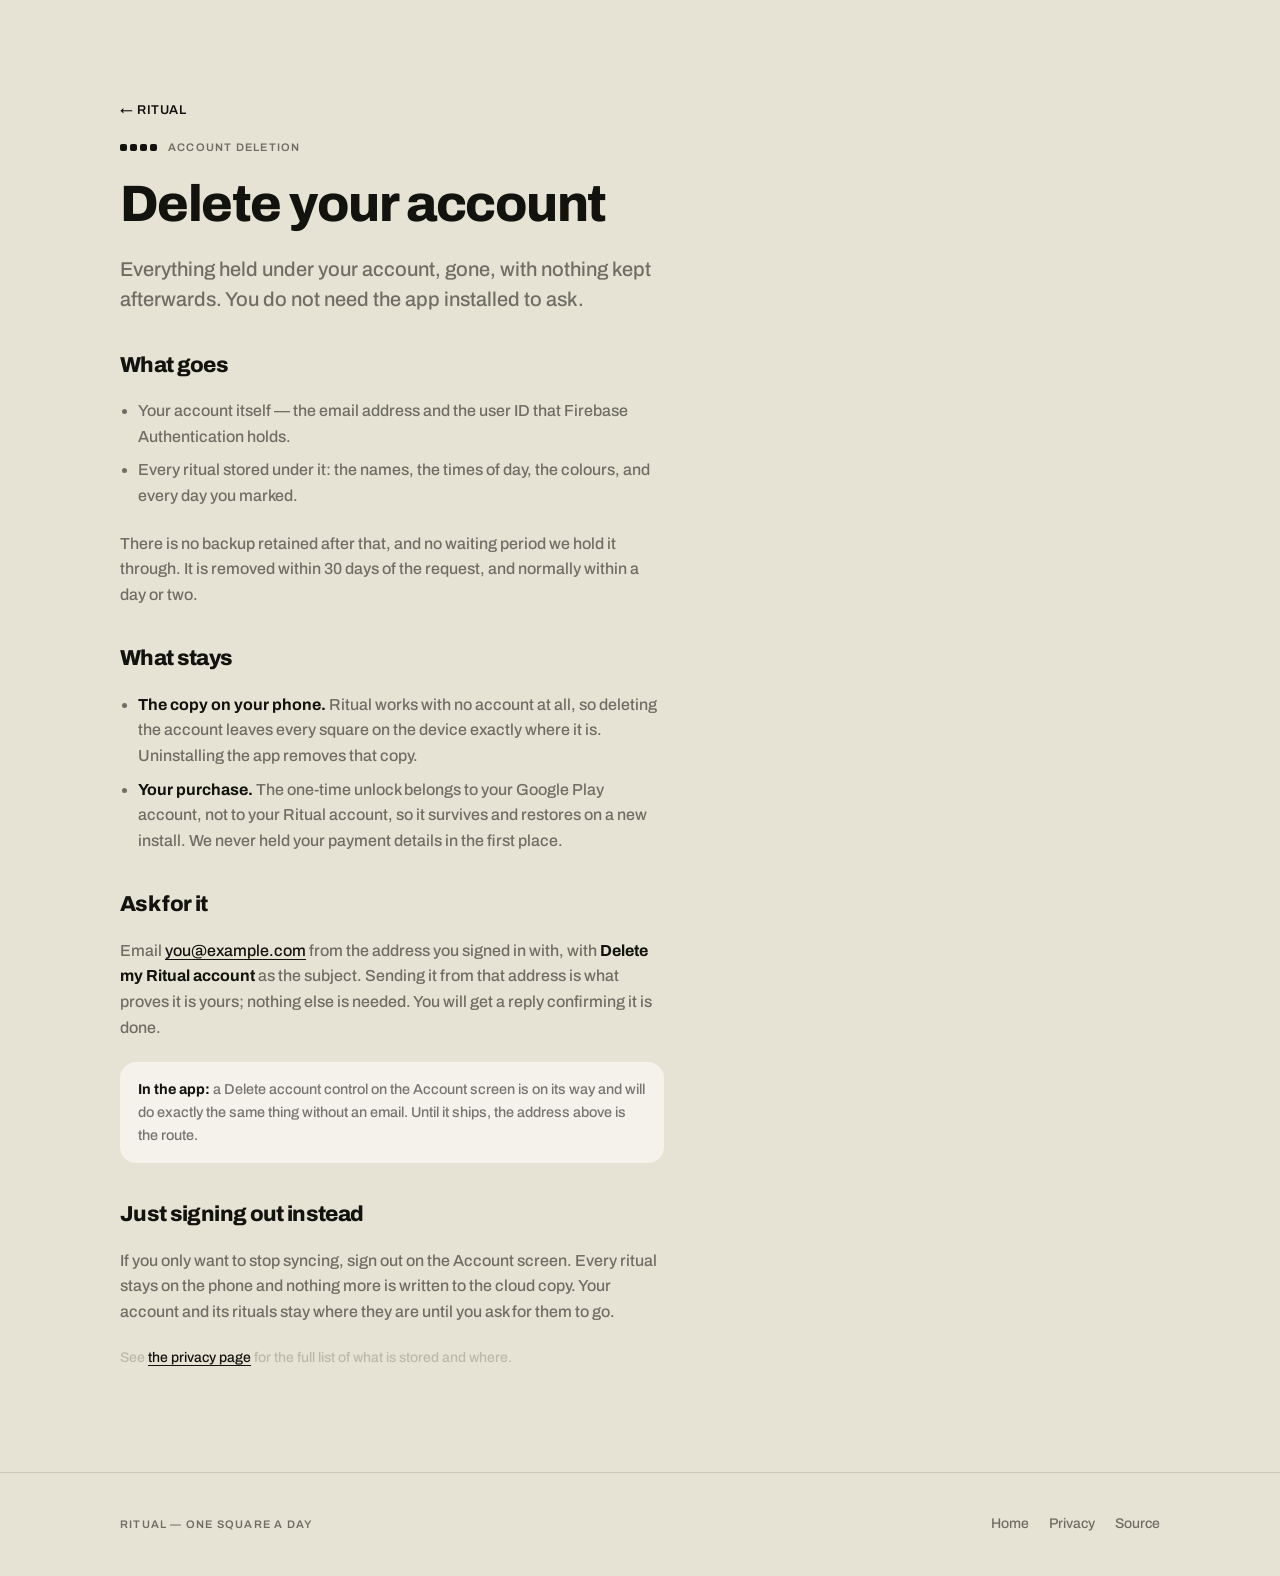
==== docs/delete-account/index.html @ 5253587b "A website, and the two Play pages that come with it docs/ is a static site: a landing page, a privac" ====
<!doctype html>
<html lang="en">
<head>
<meta charset="utf-8">
<meta name="viewport" content="width=device-width, initial-scale=1">
<title>Delete your account — Ritual</title>
<meta name="description" content="How to delete your Ritual account and everything stored under it.">
<meta name="theme-color" content="#E7E3D4" media="(prefers-color-scheme: light)">
<meta name="theme-color" content="#16150F" media="(prefers-color-scheme: dark)">
<link rel="icon" href="../assets/favicon.svg" type="image/svg+xml">
<link rel="preconnect" href="https://fonts.gstatic.com" crossorigin>
<link rel="stylesheet" href="https://fonts.googleapis.com/css2?family=Archivo:wght@500;600;800&display=swap">
<link rel="stylesheet" href="../assets/site.css">
</head>
<body>

<div class="wrap">
  <section>
    <div class="prose">
      <a class="backlink" href="../">← Ritual</a>

      <div class="eyebrow" style="margin:0">
        <span class="mark" aria-hidden="true"><i class="on"></i><i class="on"></i><i class="on"></i><i class="on"></i></span>
        <p class="caps">Account deletion</p>
      </div>

      <h1 style="font-size:clamp(2.2rem,6vw,3.2rem)">Delete your account</h1>

      <p class="lede">
        Everything held under your account, gone, with nothing kept
        afterwards. You do not need the app installed to ask.
      </p>

      <h2>What goes</h2>
      <ul>
        <li>Your account itself — the email address and the user ID that
          Firebase Authentication holds.</li>
        <li>Every ritual stored under it: the names, the times of day, the
          colours, and every day you marked.</li>
      </ul>
      <p class="soft">
        There is no backup retained after that, and no waiting period we hold
        it through. It is removed within 30 days of the request, and normally
        within a day or two.
      </p>

      <h2>What stays</h2>
      <ul>
        <li><b>The copy on your phone.</b> Ritual works with no account at
          all, so deleting the account leaves every square on the device
          exactly where it is. Uninstalling the app removes that copy.</li>
        <li><b>Your purchase.</b> The one-time unlock belongs to your Google
          Play account, not to your Ritual account, so it survives and
          restores on a new install. We never held your payment details in
          the first place.</li>
      </ul>

      <h2>Ask for it</h2>
      <p class="soft">
        Email <a href="mailto:you@example.com?subject=Delete%20my%20Ritual%20account">you@example.com</a>
        from the address you signed in with, with <b>Delete my Ritual
        account</b> as the subject. Sending it from that address is what
        proves it is yours; nothing else is needed. You will get a reply
        confirming it is done.
      </p>

      <div class="note">
        <b>In the app:</b> a Delete account control on the Account screen is
        on its way and will do exactly the same thing without an email. Until
        it ships, the address above is the route.
      </div>

      <h2>Just signing out instead</h2>
      <p class="soft">
        If you only want to stop syncing, sign out on the Account screen.
        Every ritual stays on the phone and nothing more is written to the
        cloud copy. Your account and its rituals stay where they are until
        you ask for them to go.
      </p>

      <p class="small faint">
        See <a href="../privacy/">the privacy page</a> for the full list of
        what is stored and where.
      </p>
    </div>
  </section>
</div>

<footer>
  <div class="wrap foot">
    <p class="caps">Ritual — one square a day</p>
    <nav>
      <a href="../">Home</a>
      <a href="../privacy/">Privacy</a>
      <a href="https://github.com/ayan-pathak/ritual-habit-widget">Source</a>
    </nav>
  </div>
</footer>

</body>
</html>
---- docs/assets/site.css ----
/* Ritual on the web.
 *
 * The app's design system, extended to a page. Flat, warm, high-contrast; no
 * gradients, no glow, no shadow. The tokens below are Palette.kt and Theme.kt
 * and nothing else, and they follow the app's one rule about the dark theme:
 * only the chrome flips. A ritual card is a printed object and it is the same
 * object on a dark table as on a light one, so the canvases keep their fixed
 * palette while the page around them changes. */

:root {
  --page:    #E7E3D4;
  --surface: #F4F2EA;
  --ink:     #12120F;
  --on-ink:  #F4F2EA;
  --ink-soft:  rgba(18, 18, 15, .56);
  --ink-faint: rgba(18, 18, 15, .20);
  --rule:      rgba(18, 18, 15, .13);

  /* Fixed both ways round: these are the brand, not the surface. */
  --lime:   #C9F73F;
  --red:    #E5331C;
  --butter: #EDE55C;
  --orange: #F26A1B;
  --on-lime: #12120F;

  --gutter: 20px;
  --measure: 34rem;
}

@media (prefers-color-scheme: dark) {
  :root:not([data-theme="light"]) {
    --page:    #16150F;
    --surface: #232117;
    --ink:     #EDE9DA;
    --on-ink:  #16150F;
    --ink-soft:  rgba(237, 233, 218, .56);
    --ink-faint: rgba(237, 233, 218, .20);
    --rule:      rgba(237, 233, 218, .14);
  }
}

:root[data-theme="dark"] {
  --page:    #16150F;
  --surface: #232117;
  --ink:     #EDE9DA;
  --on-ink:  #16150F;
  --ink-soft:  rgba(237, 233, 218, .56);
  --ink-faint: rgba(237, 233, 218, .20);
  --rule:      rgba(237, 233, 218, .14);
}

* { box-sizing: border-box; }

html { -webkit-text-size-adjust: 100%; }

body {
  margin: 0;
  background: var(--page);
  color: var(--ink);
  font: 500 16px/1.6 Archivo, system-ui, -apple-system, sans-serif;
  -webkit-font-smoothing: antialiased;
  text-rendering: optimizeLegibility;
}

.wrap {
  width: 100%;
  max-width: 1080px;
  margin: 0 auto;
  padding-left: var(--gutter);
  padding-right: var(--gutter);
}

/* ── Type ──────────────────────────────────────────────────────────────
   Headings are ExtraBold set tight, exactly as they are in the app. */
h1, h2, h3 {
  font-weight: 800;
  letter-spacing: -0.03em;
  line-height: 1.04;
  text-wrap: balance;
  margin: 0;
}
h1 { font-size: clamp(2.6rem, 8vw, 4.6rem); }
h2 { font-size: clamp(1.9rem, 5vw, 2.9rem); }
h3 { font-size: 1.1rem; letter-spacing: -0.02em; }

p { margin: 0; max-width: var(--measure); }
.lede { font-size: clamp(1.05rem, 2.4vw, 1.25rem); color: var(--ink-soft); line-height: 1.5; }
.soft { color: var(--ink-soft); }
.faint { color: var(--ink-faint); }
.small { font-size: .875rem; line-height: 1.55; }

.caps {
  font-weight: 600;
  font-size: .688rem;
  letter-spacing: .11em;
  text-transform: uppercase;
  color: var(--ink-soft);
  margin: 0;
}

a { color: inherit; }
a:focus-visible, button:focus-visible, canvas:focus-visible {
  outline: 2px solid var(--ink);
  outline-offset: 3px;
  border-radius: 4px;
}

/* ── The mark ──────────────────────────────────────────────────────────
   A row of squares standing in for the eyebrow, because the grid is the
   product's whole visual language and a number would say less. */
.mark { display: flex; gap: 3px; align-items: center; }
.mark i {
  width: 7px; height: 7px; border-radius: 2px;
  background: var(--ink-faint); display: block;
}
.mark i.on { background: var(--ink); }

.eyebrow { display: flex; align-items: center; gap: 11px; margin-bottom: 14px; }

/* ── Sections ──────────────────────────────────────────────────────────── */
section { padding-block: clamp(56px, 9vw, 104px); }
section + section { border-top: 1px solid var(--rule); }

.stack { display: flex; flex-direction: column; gap: 18px; }
.split {
  display: grid;
  grid-template-columns: minmax(0, 1fr) minmax(0, 1fr);
  gap: clamp(32px, 6vw, 72px);
  align-items: center;
}
@media (max-width: 760px) { .split { grid-template-columns: minmax(0, 1fr); } }

/* ── Controls ──────────────────────────────────────────────────────────
   The primary control is a solid ink pill. Nothing else on the page is
   this loud, which is the rule the app follows too. */
.pill {
  display: inline-flex; align-items: center; justify-content: center; gap: 10px;
  min-height: 56px; padding: 0 28px;
  border: 0; border-radius: 999px; cursor: pointer;
  background: var(--ink); color: var(--on-ink);
  font: 800 .95rem/1 Archivo, system-ui, sans-serif;
  letter-spacing: -0.01em; text-decoration: none;
  transition: transform .12s ease;
}
.pill:active { transform: translateY(1px); }
.pill.ghost {
  background: transparent; color: var(--ink);
  box-shadow: inset 0 0 0 2px var(--ink);
}
.pills { display: flex; flex-wrap: wrap; gap: 12px; align-items: center; }

.chip {
  display: inline-flex; align-items: center; gap: 8px;
  padding: 7px 13px 7px 10px; border-radius: 999px;
  box-shadow: inset 0 0 0 1px var(--rule);
  font: 600 .75rem/1 Archivo, system-ui, sans-serif;
  color: var(--ink-soft); letter-spacing: .02em;
}
.chip b { color: var(--ink); font-weight: 800; }

/* ── Surfaces ──────────────────────────────────────────────────────────── */
.panel {
  background: var(--surface);
  border-radius: 24px;
  padding: clamp(20px, 3vw, 28px);
}
.hero-card { background: var(--lime); border-radius: 28px; padding: 26px 22px; }

/* Canvases carry their own fixed palette; they must never stretch. */
canvas { display: block; max-width: 100%; }

.card-live { width: 100%; cursor: pointer; border-radius: 24px; }

/* ── The phone, for the widget ─────────────────────────────────────────── */
.phone {
  width: 100%; max-width: 393px;
  background: #3A382F;
  border-radius: 30px 30px 6px 6px;
  padding: 0 16px 0;
  overflow: hidden;
  display: flex; flex-direction: column;
}
.phone > * { flex: none; }
.phone .bar {
  display: flex; align-items: center; justify-content: space-between;
  padding: 12px 6px 0;
  font: 600 12px/1 Archivo, system-ui, sans-serif; color: #F2EFE3;
}
.phone .bars { display: flex; gap: 3px; align-items: flex-end; height: 11px; }
.phone .bars i { width: 4px; border-radius: 1.4px; background: #F2EFE3; display: block; }
.icons { display: flex; justify-content: space-between; }
.icons i {
  display: block; width: 56px; height: 56px; flex: none;
  border-radius: 15px; background: rgba(242, 239, 227, .13);
}

/* ── The story, in a stories frame ─────────────────────────────────────── */
.story {
  position: relative; overflow: hidden; border-radius: 20px;
  width: 100%; max-width: 300px;
  /* The story is cream and so is the page: without a real edge the
     frame is simply not there and the safe area reads as a gap. */
  box-shadow: inset 0 0 0 1.5px var(--ink-faint);
}
.story .chrome {
  position: absolute; left: 0; right: 0;
  background: rgba(0, 0, 0, .24);
  padding: 11px 12px;
  display: flex; flex-direction: column; gap: 12px;
}
.story .chrome.top { top: 0; }
.story .chrome.bottom { bottom: 0; flex-direction: row; align-items: center; gap: 12px; }
.story .segs { display: flex; gap: 3px; }
.story .segs i { flex: 1; height: 2.5px; border-radius: 999px; background: rgba(255,255,255,.35); display: block; }
.story .segs i.on { background: #fff; }
.story .who { display: flex; align-items: center; gap: 9px; }
.story .av { width: 26px; height: 26px; border-radius: 999px; background: rgba(255,255,255,.6); }
.story .name { font: 600 11px/1 Archivo, system-ui, sans-serif; color: #fff; }
.story .when { font: 600 11px/1 Archivo, system-ui, sans-serif; color: rgba(255,255,255,.6); }
.story .reply {
  flex: 1; height: 34px; border-radius: 999px; display: flex; align-items: center;
  padding: 0 14px; box-shadow: inset 0 0 0 1.5px rgba(255,255,255,.6);
  font: 600 11px/1 Archivo, system-ui, sans-serif; color: rgba(255,255,255,.6);
}

/* ── Swatches ──────────────────────────────────────────────────────────── */
.swatches { display: flex; gap: 10px; }
.swatches button {
  flex: 1; height: 52px; border: 0; border-radius: 15px; cursor: pointer;
  padding: 0; transition: transform .12s ease;
}
.swatches button[aria-pressed="true"] { box-shadow: inset 0 0 0 2.5px var(--on-lime); }
.swatches button:active { transform: scale(.97); }

/* ── Price ─────────────────────────────────────────────────────────────── */
.ledger { display: grid; gap: 1px; background: var(--rule); border-radius: 18px; overflow: hidden; }
.ledger div {
  background: var(--surface); padding: 18px 20px;
  display: flex; justify-content: space-between; align-items: baseline; gap: 16px;
}
.ledger b { font-weight: 800; letter-spacing: -0.02em; }

/* ── Footer ────────────────────────────────────────────────────────────── */
footer { border-top: 1px solid var(--rule); padding-block: 40px; }
.foot {
  display: flex; flex-wrap: wrap; gap: 14px 28px;
  align-items: baseline; justify-content: space-between;
}
.foot nav { display: flex; flex-wrap: wrap; gap: 20px; }
.foot a { color: var(--ink-soft); text-decoration: none; font-size: .875rem; }
.foot a:hover { color: var(--ink); text-decoration: underline; }

/* ── Prose pages ───────────────────────────────────────────────────────── */
.prose { max-width: var(--measure); display: flex; flex-direction: column; gap: 22px; }
.prose h2 { font-size: 1.35rem; margin-top: 18px; }
.prose ul { margin: 0; padding-left: 1.1rem; display: flex; flex-direction: column; gap: 8px; }
.prose li { color: var(--ink-soft); }
.prose li b, .prose p b { color: var(--ink); font-weight: 700; }
.prose a { color: var(--ink); text-underline-offset: 3px; }
.backlink {
  display: inline-flex; align-items: center; gap: 8px;
  font: 600 .8rem/1 Archivo, system-ui, sans-serif;
  color: var(--ink-soft); text-decoration: none;
  letter-spacing: .04em; text-transform: uppercase;
}
.backlink:hover { color: var(--ink); }

.note {
  background: var(--surface); border-radius: 16px; padding: 16px 18px;
  font-size: .9rem; color: var(--ink-soft); max-width: var(--measure);
}
.note b { color: var(--ink); }

@media (prefers-reduced-motion: reduce) {
  * { animation: none !important; transition: none !important; }
}
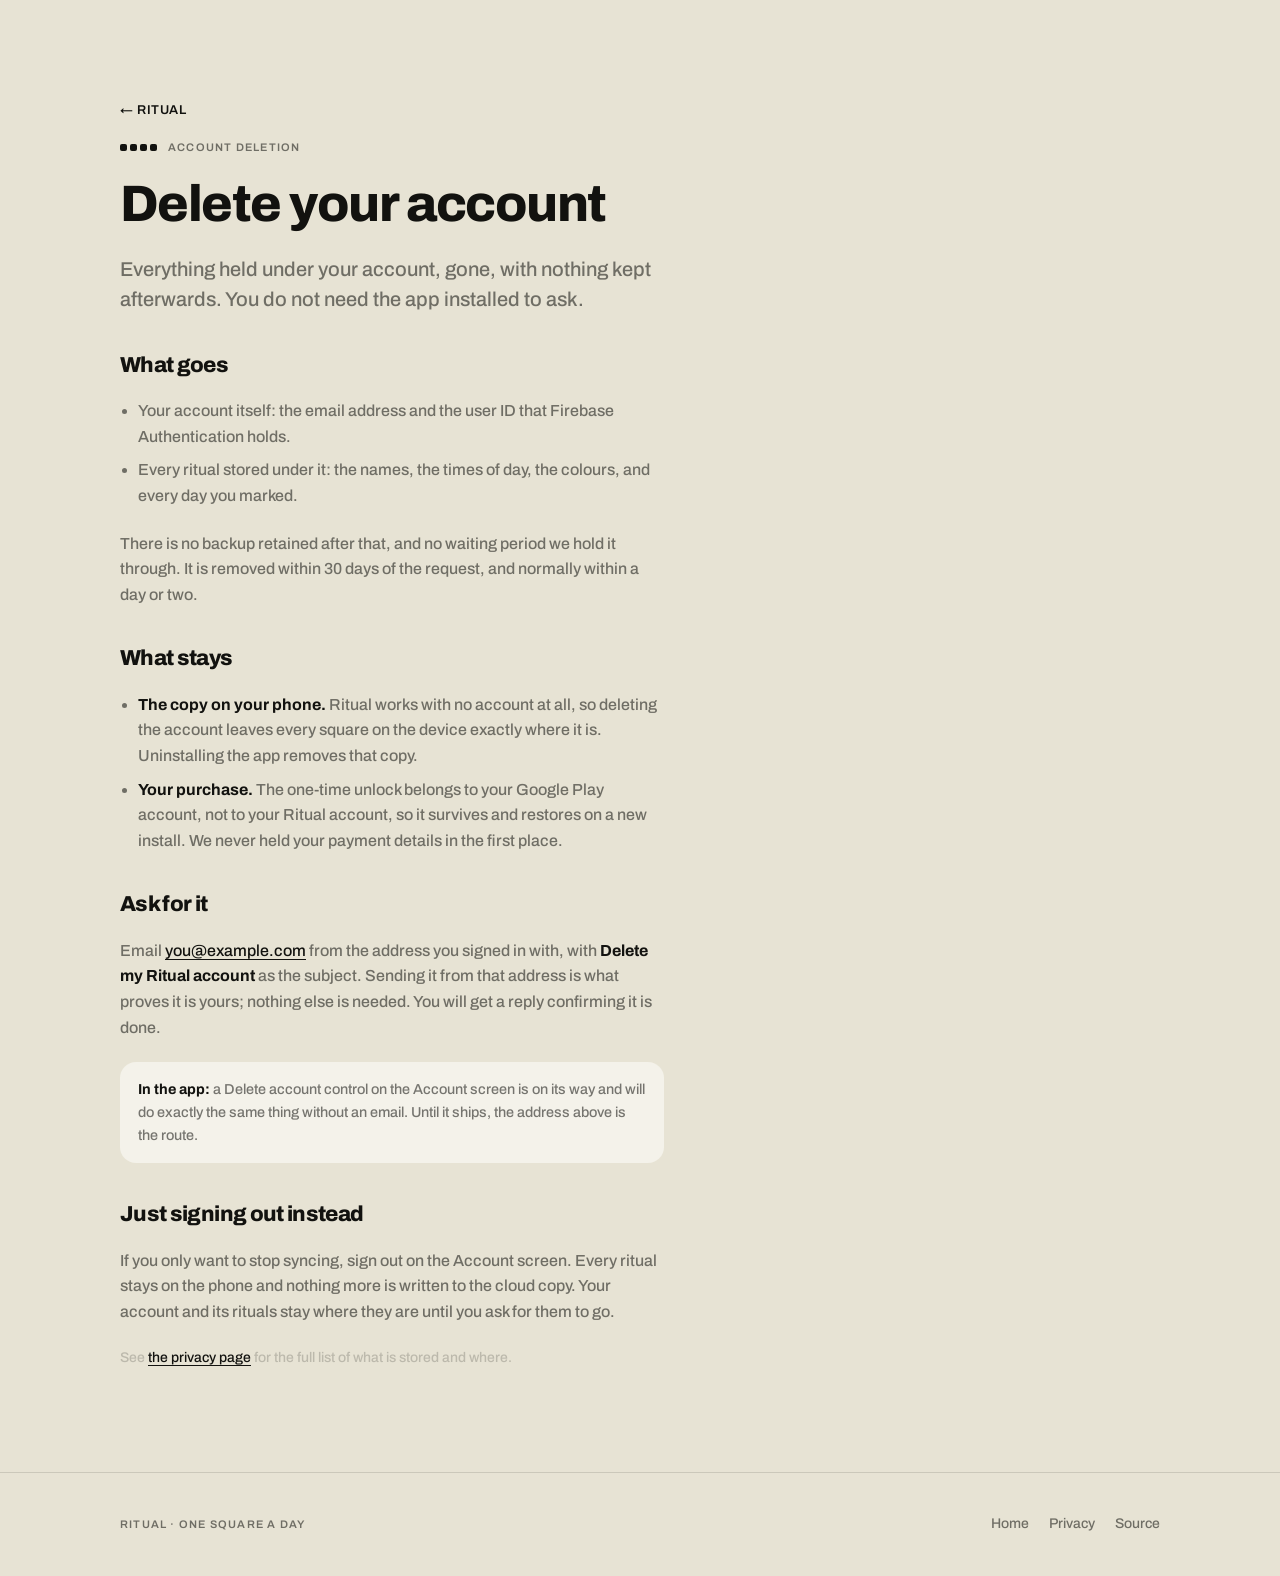
==== commit c5de38e0: "Dress the new sections, and stop the page claiming what the app does not do The rewritten page shipp" ====
--- a/docs/delete-account/index.html
+++ b/docs/delete-account/index.html
@@ -3,7 +3,7 @@
 <head>
 <meta charset="utf-8">
 <meta name="viewport" content="width=device-width, initial-scale=1">
-<title>Delete your account — Ritual</title>
+<title>Delete your account · Ritual</title>
 <meta name="description" content="How to delete your Ritual account and everything stored under it.">
 <meta name="theme-color" content="#E7E3D4" media="(prefers-color-scheme: light)">
 <meta name="theme-color" content="#16150F" media="(prefers-color-scheme: dark)">
@@ -33,7 +33,7 @@
 
       <h2>What goes</h2>
       <ul>
-        <li>Your account itself — the email address and the user ID that
+        <li>Your account itself: the email address and the user ID that
           Firebase Authentication holds.</li>
         <li>Every ritual stored under it: the names, the times of day, the
           colours, and every day you marked.</li>
@@ -88,7 +88,7 @@
 
 <footer>
   <div class="wrap foot">
-    <p class="caps">Ritual — one square a day</p>
+    <p class="caps">Ritual · one square a day</p>
     <nav>
       <a href="../">Home</a>
       <a href="../privacy/">Privacy</a>
--- a/docs/assets/site.css
+++ b/docs/assets/site.css
@@ -274,3 +274,204 @@
 @media (prefers-reduced-motion: reduce) {
   * { animation: none !important; transition: none !important; }
 }
+
+/* ══ The sales page ══════════════════════════════════════════════════════
+   The hero is a full-bleed Lime slab with Mochi standing on it, which is the
+   same arrangement the app's own welcome card uses, at poster size. Lime is
+   fixed in both themes, so everything printed on it takes the ink that
+   colour was chosen against rather than the page's. */
+
+.hero {
+  background: var(--lime);
+  color: var(--on-lime);
+  padding-block: clamp(28px, 5vw, 44px) clamp(40px, 6vw, 64px);
+}
+.hero-inner {
+  display: flex; flex-direction: column; align-items: center; text-align: center;
+  gap: 0;
+}
+.hero .caps, .on-lime-soft { color: rgba(18, 18, 15, .62); }
+
+/* He stands on the type the way he stands on every surface in the app: on an
+   edge, cropped by it, never floating in the middle of a box. */
+.hero-cat {
+  height: clamp(170px, 30vw, 280px);
+  margin-top: clamp(14px, 3vw, 26px);
+  display: flex; align-items: flex-end; justify-content: center;
+}
+.hero-cat canvas, .mochi-slab canvas, .stage-cat canvas, .closer-cat canvas {
+  height: 100%; display: block; cursor: pointer;
+}
+.hero-cat canvas { border-radius: 8px; }
+
+.hero h1 {
+  color: var(--on-lime);
+  font-size: clamp(2.7rem, 9vw, 5.4rem);
+  margin-top: clamp(10px, 2vw, 18px);
+}
+.hero-lede {
+  color: rgba(18, 18, 15, .74);
+  font-size: clamp(1.05rem, 2.6vw, 1.35rem);
+  line-height: 1.45;
+  max-width: 30rem;
+  margin-top: 14px;
+}
+.hero-pills { justify-content: center; margin-top: clamp(20px, 3vw, 30px); }
+.hero-note {
+  color: rgba(18, 18, 15, .5);
+  font-size: .8rem; margin-top: 14px;
+  min-height: 1.2em;
+}
+
+.pill.on-lime { background: var(--on-lime); color: var(--lime); }
+.pill.outline-lime {
+  background: transparent; color: var(--on-lime);
+  box-shadow: inset 0 0 0 2px var(--on-lime);
+}
+
+/* ── Reversed splits keep the picture first on a phone ─────────────────── */
+@media (max-width: 760px) {
+  .split.reverse > *:first-child { order: 2; }
+  .split.reverse > *:last-child { order: 1; }
+}
+
+/* ── The card you can mark, with a cat leaning on it ───────────────────── */
+.stage { position: relative; padding-bottom: 54px; }
+.stage-cat {
+  position: absolute; left: 14px; bottom: 0;
+  height: 132px;
+  display: flex; align-items: flex-end;
+  pointer-events: none;
+}
+.stage-cat canvas { cursor: default; }
+/* The card gets narrow before it gets short, so a cat sized for the wide
+   layout climbs over the tally. Let him lean on the edge instead. */
+@media (max-width: 620px) {
+  .stage { padding-bottom: 74px; }
+  .stage-cat { height: 106px; left: 8px; }
+}
+
+/* A pill in a stack is a control, not a banner. */
+.stack > .pill { align-self: flex-start; }
+
+/* ── Mochi's own slab ──────────────────────────────────────────────────── */
+.mochi-slab {
+  background: var(--lime);
+  border-radius: 28px;
+  height: clamp(230px, 34vw, 330px);
+  display: flex; align-items: flex-end; justify-content: center;
+  overflow: hidden;
+}
+
+/* ── The year you can drag ─────────────────────────────────────────────── */
+.year-panel {
+  margin-top: clamp(26px, 4vw, 40px);
+  background: var(--surface);
+  border-radius: 26px;
+  padding: clamp(20px, 3vw, 30px);
+  display: flex; flex-direction: column; gap: 22px;
+}
+.tally { display: flex; flex-wrap: wrap; gap: 14px 44px; }
+.figure {
+  font-weight: 800; letter-spacing: -0.04em;
+  font-size: clamp(2.2rem, 6vw, 3.2rem); line-height: 1;
+  font-variant-numeric: tabular-nums;
+  margin: 0 0 6px;
+}
+.pct { font-size: .5em; letter-spacing: 0; }
+
+.scrub { display: flex; flex-direction: column; gap: 10px; }
+.scrub input {
+  -webkit-appearance: none; appearance: none;
+  width: 100%; height: 26px; background: transparent; cursor: grab;
+}
+.scrub input:active { cursor: grabbing; }
+.scrub input::-webkit-slider-runnable-track {
+  height: 6px; border-radius: 999px; background: var(--ink-faint);
+}
+.scrub input::-moz-range-track {
+  height: 6px; border-radius: 999px; background: var(--ink-faint);
+}
+.scrub input::-webkit-slider-thumb {
+  -webkit-appearance: none; appearance: none;
+  width: 26px; height: 26px; margin-top: -10px;
+  border-radius: 8px; background: var(--ink); border: 0;
+}
+.scrub input::-moz-range-thumb {
+  width: 26px; height: 26px; border-radius: 8px;
+  background: var(--ink); border: 0;
+}
+
+/* ── Sharing ───────────────────────────────────────────────────────────── */
+.story-holder { display: flex; justify-content: center; }
+
+/* ── The close ─────────────────────────────────────────────────────────── */
+.closer {
+  background: var(--lime);
+  color: var(--on-lime);
+  padding-block: clamp(40px, 6vw, 64px);
+}
+.closer-inner {
+  display: flex; flex-direction: column; align-items: center; text-align: center;
+}
+.closer h2 { color: var(--on-lime); font-size: clamp(2rem, 6vw, 3.4rem); }
+.closer-cat {
+  height: clamp(130px, 20vw, 190px);
+  display: flex; align-items: flex-end; justify-content: center;
+  margin-bottom: clamp(8px, 2vw, 16px);
+}
+.closer .hero-lede { color: rgba(18, 18, 15, .74); }
+
+/* ── Ideas ─────────────────────────────────────────────────────────────── */
+/* Not .chip: those carry a number and a claim. These are just examples, so
+   they read as labels stuck to the page rather than statistics. */
+.ideas { display: flex; flex-wrap: wrap; gap: 9px; }
+.ideas span {
+  background: var(--surface);
+  box-shadow: inset 0 0 0 1px var(--rule);
+  border-radius: 10px;
+  padding: 9px 13px;
+  font-size: .95rem;
+  font-weight: 600;
+  letter-spacing: -0.01em;
+}
+.ideas span:nth-child(4n + 1) { box-shadow: inset 0 0 0 1px var(--rule), inset 3px 0 0 0 var(--lime); }
+.ideas span:nth-child(4n + 2) { box-shadow: inset 0 0 0 1px var(--rule), inset 3px 0 0 0 var(--red); }
+.ideas span:nth-child(4n + 3) { box-shadow: inset 0 0 0 1px var(--rule), inset 3px 0 0 0 var(--butter); }
+.ideas span:nth-child(4n + 4) { box-shadow: inset 0 0 0 1px var(--rule), inset 3px 0 0 0 var(--orange); }
+
+/* ── FAQ ───────────────────────────────────────────────────────────────── */
+/* Ruled rows, not cards: it is a list of questions, and seven boxes in a
+   column would give every answer the same weight as a section. */
+dl.faq { margin: clamp(26px, 4vw, 38px) 0 0; max-width: var(--measure); }
+dl.faq > div { padding-block: 20px; border-top: 1px solid var(--rule); }
+dl.faq > div:last-child { border-bottom: 1px solid var(--rule); }
+dl.faq dt {
+  font-weight: 800; letter-spacing: -0.02em;
+  font-size: 1.05rem; line-height: 1.3;
+}
+dl.faq dd {
+  margin: 7px 0 0; color: var(--ink-soft);
+  line-height: 1.55; font-size: .95rem;
+}
+dl.faq dd a { color: var(--ink); text-underline-offset: 3px; }
+
+/* ── Install helper ────────────────────────────────────────────────────── */
+/* Sits on the lime close, so its colours come from --on-ink/--on-lime and
+   not the page tokens. Retire it once there is a Play listing. */
+.helper {
+  margin-top: 22px;
+  text-align: left;
+  max-width: 30rem;
+  background: var(--on-lime);
+  color: rgba(244, 242, 234, .74);
+  border-radius: 18px;
+  padding: 18px 20px 20px;
+}
+.helper .caps { color: var(--lime); margin-bottom: 10px; }
+.helper ol {
+  margin: 0; padding-left: 1.15rem;
+  display: flex; flex-direction: column; gap: 9px;
+  font-size: .92rem; line-height: 1.5;
+}
+.helper li::marker { color: var(--lime); font-weight: 800; }
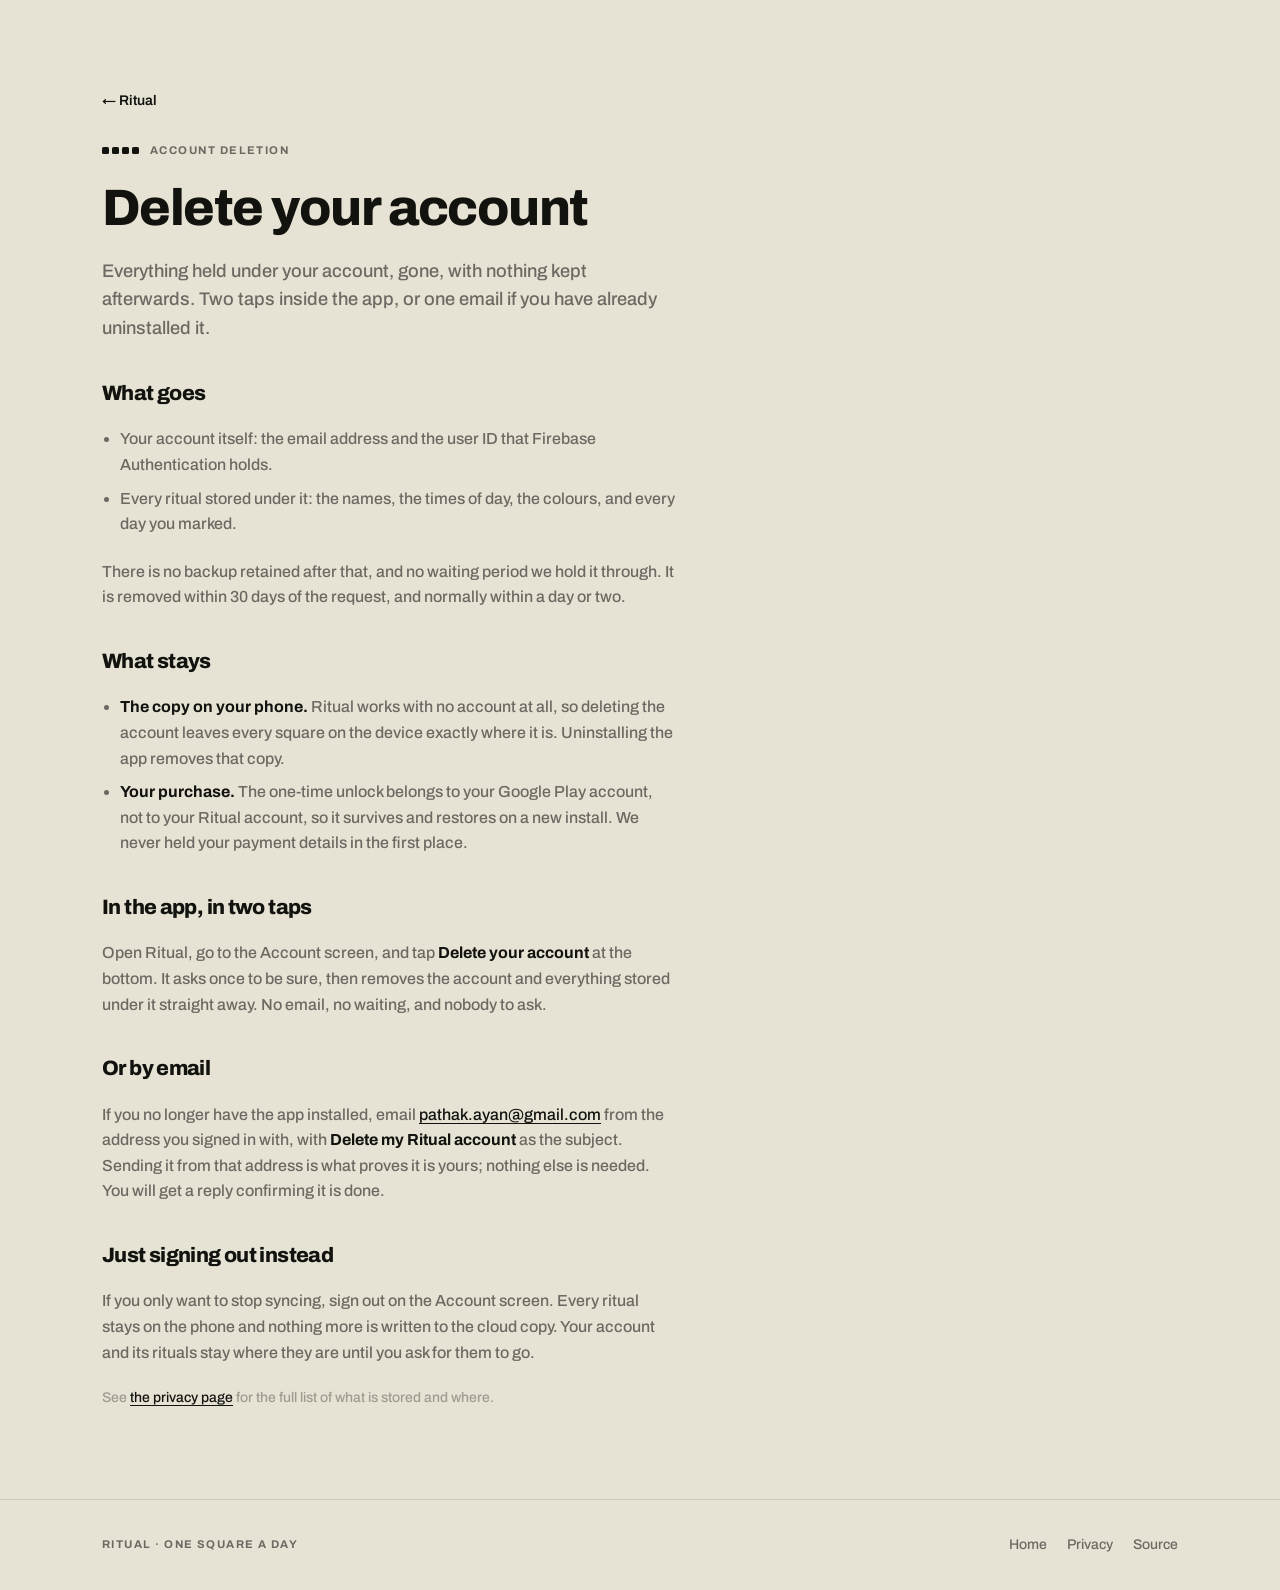
==== commit 91aaa4d5: "Delete an account from inside the app, and a real address to write to Play requires account deletion" ====
--- a/docs/delete-account/index.html
+++ b/docs/delete-account/index.html
@@ -28,7 +28,8 @@
 
       <p class="lede">
         Everything held under your account, gone, with nothing kept
-        afterwards. You do not need the app installed to ask.
+        afterwards. Two taps inside the app, or one email if you have already
+        uninstalled it.
       </p>
 
       <h2>What goes</h2>
@@ -55,20 +56,23 @@
           the first place.</li>
       </ul>
 
-      <h2>Ask for it</h2>
+      <h2>In the app, in two taps</h2>
       <p class="soft">
-        Email <a href="mailto:you@example.com?subject=Delete%20my%20Ritual%20account">you@example.com</a>
+        Open Ritual, go to the Account screen, and tap <b>Delete your
+        account</b> at the bottom. It asks once to be sure, then removes the
+        account and everything stored under it straight away. No email, no
+        waiting, and nobody to ask.
+      </p>
+
+      <h2>Or by email</h2>
+      <p class="soft">
+        If you no longer have the app installed, email
+        <a href="mailto:pathak.ayan@gmail.com?subject=Delete%20my%20Ritual%20account">pathak.ayan@gmail.com</a>
         from the address you signed in with, with <b>Delete my Ritual
         account</b> as the subject. Sending it from that address is what
         proves it is yours; nothing else is needed. You will get a reply
         confirming it is done.
       </p>
-
-      <div class="note">
-        <b>In the app:</b> a Delete account control on the Account screen is
-        on its way and will do exactly the same thing without an email. Until
-        it ships, the address above is the route.
-      </div>
 
       <h2>Just signing out instead</h2>
       <p class="soft">
--- a/docs/assets/site.css
+++ b/docs/assets/site.css
@@ -1,30 +1,45 @@
-/* Ritual on the web.
- *
- * The app's design system, extended to a page. Flat, warm, high-contrast; no
- * gradients, no glow, no shadow. The tokens below are Palette.kt and Theme.kt
- * and nothing else, and they follow the app's one rule about the dark theme:
- * only the chrome flips. A ritual card is a printed object and it is the same
- * object on a dark table as on a light one, so the canvases keep their fixed
- * palette while the page around them changes. */
+/* ══════════════════════════════════════════════════════════════════════
+   Ritual, the site.
+
+   Same palette and same type as the app, set soberly. The app is allowed
+   to be playful because you have already paid for it. This page is asking
+   someone for money, so lime is an accent here, not a ground: it appears
+   on the product itself, on the thing you are meant to click, and nowhere
+   else.
+
+   Tokens come from Palette.kt and Theme.kt. Light and dark are declared
+   three times over on purpose: the bare :root carries the whole light
+   palette, the media query covers the viewer who never chose, and the
+   [data-theme] block lets an explicit choice win in both directions.
+   ══════════════════════════════════════════════════════════════════════ */
 
 :root {
   --page:    #E7E3D4;
   --surface: #F4F2EA;
   --ink:     #12120F;
   --on-ink:  #F4F2EA;
-  --ink-soft:  rgba(18, 18, 15, .56);
-  --ink-faint: rgba(18, 18, 15, .20);
+  --ink-soft:  rgba(18, 18, 15, .58);
+  --ink-faint: rgba(18, 18, 15, .34);
   --rule:      rgba(18, 18, 15, .13);
-
-  /* Fixed both ways round: these are the brand, not the surface. */
+  --bar-bg:    rgba(231, 227, 212, .88);
+
+  /* Ritual colours, unchanged from the app. */
   --lime:   #C9F73F;
   --red:    #E5331C;
   --butter: #EDE55C;
   --orange: #F26A1B;
   --on-lime: #12120F;
 
-  --gutter: 20px;
-  --measure: 34rem;
+  /* Fixed in both themes. The close is a dark band the way the app's own
+     colour blocks are: --ink flips with the theme, so a band built on it
+     turns cream in dark mode and takes its white text down with it. */
+  --slab:    #12120F;
+  --on-slab: #F4F2EA;
+  --on-slab-soft:  rgba(244, 242, 234, .74);
+  --on-slab-faint: rgba(244, 242, 234, .55);
+
+  --gutter: 22px;
+  --measure: 36rem;
 }
 
 @media (prefers-color-scheme: dark) {
@@ -33,9 +48,10 @@
     --surface: #232117;
     --ink:     #EDE9DA;
     --on-ink:  #16150F;
-    --ink-soft:  rgba(237, 233, 218, .56);
-    --ink-faint: rgba(237, 233, 218, .20);
+    --ink-soft:  rgba(237, 233, 218, .58);
+    --ink-faint: rgba(237, 233, 218, .34);
     --rule:      rgba(237, 233, 218, .14);
+    --bar-bg:    rgba(22, 21, 15, .88);
   }
 }
 
@@ -44,169 +60,406 @@
   --surface: #232117;
   --ink:     #EDE9DA;
   --on-ink:  #16150F;
-  --ink-soft:  rgba(237, 233, 218, .56);
-  --ink-faint: rgba(237, 233, 218, .20);
+  --ink-soft:  rgba(237, 233, 218, .58);
+  --ink-faint: rgba(237, 233, 218, .34);
   --rule:      rgba(237, 233, 218, .14);
-}
-
+  --bar-bg:    rgba(22, 21, 15, .88);
+}
+
+/* ── Base ──────────────────────────────────────────────────────────────── */
 * { box-sizing: border-box; }
-
-html { -webkit-text-size-adjust: 100%; }
+html { -webkit-text-size-adjust: 100%; scroll-behavior: smooth; }
+html { scroll-padding-top: 84px; }
 
 body {
   margin: 0;
+  font: 500 16px/1.6 Archivo, system-ui, -apple-system, Segoe UI, sans-serif;
   background: var(--page);
   color: var(--ink);
-  font: 500 16px/1.6 Archivo, system-ui, -apple-system, sans-serif;
   -webkit-font-smoothing: antialiased;
-  text-rendering: optimizeLegibility;
 }
 
 .wrap {
   width: 100%;
-  max-width: 1080px;
-  margin: 0 auto;
+  max-width: 1120px;
+  margin-inline: auto;
   padding-left: var(--gutter);
   padding-right: var(--gutter);
 }
 
 /* ── Type ──────────────────────────────────────────────────────────────
-   Headings are ExtraBold set tight, exactly as they are in the app. */
+   A tighter scale than the app's marketing voice used to run at. Serious
+   is mostly this: display type that stops before it starts shouting. */
 h1, h2, h3 {
+  margin: 0;
   font-weight: 800;
   letter-spacing: -0.03em;
   line-height: 1.04;
   text-wrap: balance;
-  margin: 0;
-}
-h1 { font-size: clamp(2.6rem, 8vw, 4.6rem); }
-h2 { font-size: clamp(1.9rem, 5vw, 2.9rem); }
-h3 { font-size: 1.1rem; letter-spacing: -0.02em; }
+}
+h1 { font-size: clamp(2.3rem, 5.2vw, 3.5rem); }
+h2 { font-size: clamp(1.7rem, 3.6vw, 2.4rem); line-height: 1.08; }
+h3 { font-size: 1.12rem; letter-spacing: -0.02em; line-height: 1.25; }
 
 p { margin: 0; max-width: var(--measure); }
-.lede { font-size: clamp(1.05rem, 2.4vw, 1.25rem); color: var(--ink-soft); line-height: 1.5; }
+.lede { font-size: clamp(1.02rem, 1.5vw, 1.14rem); color: var(--ink-soft); line-height: 1.55; }
 .soft { color: var(--ink-soft); }
 .faint { color: var(--ink-faint); }
 .small { font-size: .875rem; line-height: 1.55; }
 
 .caps {
-  font-weight: 600;
-  font-size: .688rem;
-  letter-spacing: .11em;
-  text-transform: uppercase;
+  margin: 0;
+  font-size: .7rem; font-weight: 700;
+  letter-spacing: .13em; text-transform: uppercase;
   color: var(--ink-soft);
-  margin: 0;
 }
 
 a { color: inherit; }
-a:focus-visible, button:focus-visible, canvas:focus-visible {
+a:focus-visible, button:focus-visible, canvas:focus-visible, input:focus-visible {
   outline: 2px solid var(--ink);
   outline-offset: 3px;
   border-radius: 4px;
 }
 
-/* ── The mark ──────────────────────────────────────────────────────────
-   A row of squares standing in for the eyebrow, because the grid is the
-   product's whole visual language and a number would say less. */
-.mark { display: flex; gap: 3px; align-items: center; }
+/* Four squares, two filled: the app's own mark. */
+.mark { display: inline-flex; gap: 3px; align-items: center; }
 .mark i {
-  width: 7px; height: 7px; border-radius: 2px;
+  width: 7px; height: 7px; border-radius: 1.6px;
   background: var(--ink-faint); display: block;
 }
 .mark i.on { background: var(--ink); }
-
 .eyebrow { display: flex; align-items: center; gap: 11px; margin-bottom: 14px; }
 
-/* ── Sections ──────────────────────────────────────────────────────────── */
-section { padding-block: clamp(56px, 9vw, 104px); }
-section + section { border-top: 1px solid var(--rule); }
-
-.stack { display: flex; flex-direction: column; gap: 18px; }
+section { padding-block: clamp(52px, 7vw, 92px); }
+.wrap > section + section { border-top: 1px solid var(--rule); }
+
+/* A section's opening block: label, headline, one paragraph of why. */
+.head { display: flex; flex-direction: column; gap: 14px; max-width: 42rem; }
+.head + * { margin-top: clamp(28px, 4vw, 46px); }
+
+.stack { display: flex; flex-direction: column; gap: 16px; align-items: flex-start; }
 .split {
+  display: grid; gap: clamp(26px, 5vw, 60px);
+  grid-template-columns: minmax(0, 1fr) minmax(0, 1fr);
+  align-items: center;
+}
+@media (max-width: 860px) { .split { grid-template-columns: minmax(0, 1fr); } }
+@media (max-width: 860px) { .split.reverse > :first-child { order: 2; } }
+
+/* ── Arriving ──────────────────────────────────────────────────────────
+   The .js class is set in the head, before the first paint, and only for a
+   viewer who has not asked for less motion. Without it every rule here is
+   inert and the page renders finished. */
+.js [data-reveal] { opacity: 0; transform: translateY(18px); }
+.js [data-reveal].in {
+  opacity: 1; transform: none;
+  transition: opacity .6s ease, transform .75s cubic-bezier(.2, .75, .25, 1);
+}
+
+/* The first screen deals itself out rather than arriving all at once: claim,
+   then the thing itself, then the buttons, which is also the order it wants
+   to be read in. */
+.js .hero-copy[data-reveal] { transition-delay: .04s; }
+.js .hero-art[data-reveal]  { transition-delay: .2s; }
+.js .hero-get[data-reveal]  { transition-delay: .34s; }
+
+/* A section's text leads its picture by a beat. */
+.js .split .stack[data-reveal] { transition-delay: .06s; }
+.js .split .stage[data-reveal],
+.js .split .story-holder[data-reveal],
+.js .split .mochi-slab[data-reveal] { transition-delay: .16s; }
+
+/* ── Buttons ───────────────────────────────────────────────────────────── */
+.btn {
+  display: inline-flex; align-items: center; justify-content: center;
+  padding: 13px 24px; border: 0; border-radius: 999px;
+  background: var(--ink); color: var(--on-ink);
+  font: 800 .98rem/1 Archivo, system-ui, sans-serif;
+  letter-spacing: -0.01em; text-decoration: none; cursor: pointer;
+}
+.btn.tight { padding: 9px 17px; font-size: .86rem; }
+.btn { transition: transform .16s ease; }
+.btn:hover { transform: translateY(-1px); }
+.btn:active { transform: translateY(1px); }
+
+/* ── Store buttons ─────────────────────────────────────────────────────
+   The shape everybody already knows, so nobody has to work out what the
+   thing does. One markup block, three placements, and the hrefs are set
+   in one place in index.html. */
+.stores { display: flex; flex-wrap: wrap; gap: 12px; }
+.stores.center { justify-content: flex-start; }
+
+.store {
+  position: relative;
+  display: inline-flex; align-items: center; gap: 11px;
+  padding: 11px 20px 11px 17px;
+  border-radius: 14px;
+  background: var(--ink); color: var(--on-ink);
+  text-decoration: none;
+}
+.store .glyph { width: 23px; height: 23px; flex: none; }
+.store span { display: flex; flex-direction: column; line-height: 1.15; }
+.store i {
+  font-style: normal; font-size: .64rem; font-weight: 600;
+  letter-spacing: .1em; text-transform: uppercase; opacity: .72;
+}
+.store b { font-size: 1.04rem; font-weight: 800; letter-spacing: -0.025em; }
+.store { transition: transform .16s ease; }
+.store:hover { transform: translateY(-2px); }
+.store:active { transform: translateY(1px); }
+
+/* Paper on ink, for the dark close. Fixed, because the band it sits on is. */
+.store.light { background: var(--on-slab); color: var(--slab); }
+
+/* Until a listing exists. Better than a button that silently does nothing. */
+.store[data-soon]::after {
+  content: "Soon";
+  position: absolute; top: -8px; right: -8px;
+  background: var(--lime); color: var(--on-lime);
+  font-size: .58rem; font-weight: 800; letter-spacing: .1em;
+  text-transform: uppercase;
+  padding: 3px 7px; border-radius: 999px;
+  animation: soon 3.4s ease-in-out infinite;
+}
+@keyframes soon {
+  0%, 82%, 100% { transform: none; }
+  88%           { transform: translateY(-2px) rotate(-3deg); }
+  94%           { transform: translateY(0) rotate(2deg); }
+}
+
+/* ── Sticky bar ────────────────────────────────────────────────────────── */
+.bar {
+  position: sticky; top: 0; z-index: 20;
+  background: var(--bar-bg);
+  backdrop-filter: blur(10px);
+  border-bottom: 1px solid transparent;
+  transition: border-color .25s ease, box-shadow .25s ease;
+}
+/* Only once the page has moved under it: a rule under the bar at the top of
+   an untouched page is a line for its own sake. */
+.bar.stuck {
+  border-bottom-color: var(--rule);
+  box-shadow: 0 6px 20px -18px rgba(18, 18, 15, .7);
+}
+
+/* The mark is the product in miniature, so it keeps a day now and then. */
+.brand .mark i:nth-child(4) { animation: keepaday 9s ease-in-out infinite; }
+@keyframes keepaday {
+  0%, 62%   { background: var(--ink-faint); transform: none; }
+  68%       { background: var(--ink); transform: scale(1.35); }
+  74%, 100% { background: var(--ink); transform: none; }
+}
+.brand:hover .mark i { background: var(--ink); transition: background .18s ease; }
+.bar-inner {
+  display: flex; align-items: center; gap: 20px;
+  padding-block: 12px;
+}
+.brand {
+  display: inline-flex; align-items: center; gap: 10px;
+  font-weight: 800; letter-spacing: -0.03em; font-size: 1.12rem;
+  text-decoration: none;
+}
+.bar-links { display: flex; gap: 22px; margin-left: auto; }
+.bar-links a {
+  text-decoration: none; font-size: .9rem; font-weight: 600;
+  color: var(--ink-soft);
+}
+.bar-links a:hover { color: var(--ink); }
+.bar .btn { flex: none; }
+@media (max-width: 760px) {
+  .bar-links { display: none; }
+  .bar .btn { margin-left: auto; }
+}
+
+/* ── Hero ──────────────────────────────────────────────────────────────
+   Claim on the left, the product itself on the right. No lime ground: the
+   only lime in the first screen is the widget, which is the thing being
+   sold. */
+.hero { padding-block: clamp(44px, 6vw, 84px) clamp(40px, 5vw, 72px); }
+.hero-grid {
   display: grid;
-  grid-template-columns: minmax(0, 1fr) minmax(0, 1fr);
-  gap: clamp(32px, 6vw, 72px);
-  align-items: center;
-}
-@media (max-width: 760px) { .split { grid-template-columns: minmax(0, 1fr); } }
-
-/* ── Controls ──────────────────────────────────────────────────────────
-   The primary control is a solid ink pill. Nothing else on the page is
-   this loud, which is the rule the app follows too. */
-.pill {
-  display: inline-flex; align-items: center; justify-content: center; gap: 10px;
-  min-height: 56px; padding: 0 28px;
-  border: 0; border-radius: 999px; cursor: pointer;
-  background: var(--ink); color: var(--on-ink);
-  font: 800 .95rem/1 Archivo, system-ui, sans-serif;
-  letter-spacing: -0.01em; text-decoration: none;
-  transition: transform .12s ease;
-}
-.pill:active { transform: translateY(1px); }
-.pill.ghost {
-  background: transparent; color: var(--ink);
-  box-shadow: inset 0 0 0 2px var(--ink);
-}
-.pills { display: flex; flex-wrap: wrap; gap: 12px; align-items: center; }
-
-.chip {
-  display: inline-flex; align-items: center; gap: 8px;
-  padding: 7px 13px 7px 10px; border-radius: 999px;
-  box-shadow: inset 0 0 0 1px var(--rule);
-  font: 600 .75rem/1 Archivo, system-ui, sans-serif;
-  color: var(--ink-soft); letter-spacing: .02em;
-}
-.chip b { color: var(--ink); font-weight: 800; }
-
-/* ── Surfaces ──────────────────────────────────────────────────────────── */
-.panel {
-  background: var(--surface);
-  border-radius: 24px;
-  padding: clamp(20px, 3vw, 28px);
-}
-.hero-card { background: var(--lime); border-radius: 28px; padding: 26px 22px; }
-
-/* Canvases carry their own fixed palette; they must never stretch. */
-canvas { display: block; max-width: 100%; }
-
-.card-live { width: 100%; cursor: pointer; border-radius: 24px; }
-
-/* ── The phone, for the widget ─────────────────────────────────────────── */
+  gap: 24px clamp(34px, 5vw, 64px);
+  grid-template-columns: minmax(0, 1.05fr) minmax(0, .95fr);
+  grid-template-areas: "copy art" "get art";
+  align-content: center;
+}
+.hero-copy { grid-area: copy; display: flex; flex-direction: column; gap: 20px; align-items: flex-start; }
+.hero-copy .lede { max-width: 30rem; }
+.hero-get { grid-area: get; display: flex; flex-direction: column; gap: 16px; align-items: flex-start; }
+.hero-fine { max-width: 26rem; }
+.hero-art { grid-area: art; display: flex; flex-direction: column; align-items: center; gap: 14px; }
+.caption {
+  font-size: .8rem; color: var(--ink-faint); text-align: center;
+  max-width: 21rem; line-height: 1.5;
+}
+/* On a phone: what it is, then what it looks like, then the two buttons. */
+@media (max-width: 860px) {
+  .hero-grid {
+    grid-template-columns: minmax(0, 1fr);
+    grid-template-areas: "copy" "art" "get";
+    gap: 28px;
+  }
+  .hero-art { margin-inline: auto; }
+}
+
+/* ── Trust strip ───────────────────────────────────────────────────────── */
+.strip { background: var(--surface); border-block: 1px solid var(--rule); }
+.strip-inner {
+  display: flex; flex-wrap: wrap; gap: 10px 34px;
+  padding-block: 16px;
+  font-size: .8rem; font-weight: 700;
+  letter-spacing: .06em; text-transform: uppercase;
+  color: var(--ink-soft);
+}
+.strip-inner span { display: inline-flex; align-items: center; gap: 9px; }
+.strip-inner span::before {
+  content: ""; width: 7px; height: 7px; border-radius: 1.6px;
+  background: var(--ink); flex: none;
+}
+
+/* ── Phone, for the hero shot ──────────────────────────────────────────── */
 .phone {
-  width: 100%; max-width: 393px;
-  background: #3A382F;
-  border-radius: 30px 30px 6px 6px;
-  padding: 0 16px 0;
-  overflow: hidden;
-  display: flex; flex-direction: column;
+  width: min(366px, 100%);
+  background: #2A2823;
+  border-radius: 34px;
+  padding: 16px 13px;
+  display: flex; flex-direction: column; gap: 14px;
+  box-shadow: 0 0 0 1px rgba(18, 18, 15, .14);
 }
 .phone > * { flex: none; }
-.phone .bar {
-  display: flex; align-items: center; justify-content: space-between;
-  padding: 12px 6px 0;
-  font: 600 12px/1 Archivo, system-ui, sans-serif; color: #F2EFE3;
+.phone .bar-row {
+  display: flex; justify-content: space-between; align-items: center;
+  padding: 0 8px 2px;
+  font: 700 12px/1 Archivo, system-ui, sans-serif; color: #F2EFE3;
 }
 .phone .bars { display: flex; gap: 3px; align-items: flex-end; height: 11px; }
 .phone .bars i { width: 4px; border-radius: 1.4px; background: #F2EFE3; display: block; }
-.icons { display: flex; justify-content: space-between; }
+.icons { display: flex; justify-content: space-between; padding: 0 4px; }
 .icons i {
-  display: block; width: 56px; height: 56px; flex: none;
-  border-radius: 15px; background: rgba(242, 239, 227, .13);
-}
-
-/* ── The story, in a stories frame ─────────────────────────────────────── */
+  width: 58px; height: 58px; border-radius: 15px;
+  background: rgba(244, 242, 234, .13); display: block;
+}
+.widget-shot { width: 100%; border-radius: 20px; }
+
+/* ── Live cards ────────────────────────────────────────────────────────── */
+canvas { display: block; max-width: 100%; }
+.card-live { width: 100%; border-radius: 22px; }
+#card { cursor: pointer; }
+.card-frame { border-radius: 26px; }
+
+/* The tappable card with a cat leaning on its bottom edge. */
+.stage { position: relative; padding-bottom: 56px; }
+/* On the right, because the card's tally sits bottom left and a cat over a
+   number is a cat that cost you the number. */
+.stage-cat {
+  position: absolute; right: 18px; bottom: 0;
+  height: 122px;
+  display: flex; align-items: flex-end;
+  pointer-events: none;
+}
+.stage-cat canvas { cursor: default; height: 100%; width: auto; }
+@media (max-width: 620px) {
+  .stage { padding-bottom: 62px; }
+  .stage-cat { height: 104px; right: 10px; }
+}
+
+/* ── The year panel ────────────────────────────────────────────────────── */
+.year-panel {
+  background: var(--surface);
+  border: 1px solid var(--rule);
+  border-radius: 26px;
+  padding: clamp(20px, 3vw, 30px);
+  display: flex; flex-direction: column; gap: 22px;
+}
+.tally { display: flex; flex-wrap: wrap; gap: 16px 48px; }
+.figure {
+  display: flex; flex-direction: column; gap: 4px;
+  font-size: clamp(1.9rem, 4vw, 2.6rem); font-weight: 800;
+  letter-spacing: -0.04em; line-height: 1;
+  font-variant-numeric: tabular-nums;
+}
+.pct { font-size: .5em; letter-spacing: 0; }
+
+.scrub { display: flex; flex-direction: column; gap: 10px; }
+.scrub input {
+  -webkit-appearance: none; appearance: none;
+  width: 100%; background: transparent; cursor: grab; height: 26px;
+}
+.scrub input:active { cursor: grabbing; }
+.scrub input::-webkit-slider-thumb { transition: transform .15s ease; }
+.scrub input:hover::-webkit-slider-thumb { transform: scale(1.08); }
+.scrub input::-webkit-slider-runnable-track {
+  height: 6px; border-radius: 999px; background: var(--rule);
+}
+.scrub input::-moz-range-track {
+  height: 6px; border-radius: 999px; background: var(--rule);
+}
+.scrub input::-webkit-slider-thumb {
+  -webkit-appearance: none; appearance: none;
+  width: 26px; height: 26px; margin-top: -10px;
+  border-radius: 9px; background: var(--ink); border: 0;
+}
+.scrub input::-moz-range-thumb {
+  width: 26px; height: 26px; border-radius: 9px;
+  background: var(--ink); border: 0;
+}
+
+/* ── Three reasons ─────────────────────────────────────────────────────── */
+.cards {
+  display: grid; gap: 1px;
+  grid-template-columns: repeat(3, minmax(0, 1fr));
+  background: var(--rule);
+  border: 1px solid var(--rule);
+  border-radius: 22px; overflow: hidden;
+}
+.cards article {
+  background: var(--page);
+  padding: clamp(22px, 2.6vw, 30px);
+  display: flex; flex-direction: column; gap: 11px;
+  transition: background .25s ease;
+}
+.cards article:hover { background: var(--surface); }
+.shot { transition: transform .3s cubic-bezier(.2, .75, .25, 1); }
+.cards article:hover .shot { transform: translateY(-3px); }
+.cards article p:last-child { max-width: none; }
+.shot { border-radius: 16px; overflow: hidden; margin-bottom: 6px; }
+.shot canvas { width: 100%; display: block; border-radius: 12px; }
+.shot.dark { background: #2A2823; padding: 10px; }
+@media (max-width: 860px) { .cards { grid-template-columns: minmax(0, 1fr); } }
+
+/* ── Mochi's slab ──────────────────────────────────────────────────────
+   He stands on the bottom edge of the block rather than floating in the
+   middle of it, which is the rule everywhere he appears in the app. */
+.mochi-slab {
+  background: var(--lime);
+  border-radius: 26px;
+  height: clamp(210px, 26vw, 280px);
+  display: flex; align-items: flex-end; justify-content: center;
+  overflow: hidden;
+}
+.mochi-slab canvas { height: 86%; width: auto; cursor: pointer; }
+
+/* ── Sharing ───────────────────────────────────────────────────────────
+   In a phone, because the story card is cream and so is this page: without
+   a device around it the frame is simply not there, and Instagram's own
+   chrome reads as two grey bars floating in the margin. */
+.story-holder { display: flex; justify-content: center; }
+.story-phone {
+  width: min(322px, 100%);
+  background: #2A2823;
+  border-radius: 42px;
+  padding: 10px;
+  box-shadow: 0 0 0 1px rgba(18, 18, 15, .14);
+}
 .story {
-  position: relative; overflow: hidden; border-radius: 20px;
-  width: 100%; max-width: 300px;
-  /* The story is cream and so is the page: without a real edge the
-     frame is simply not there and the safe area reads as a gap. */
-  box-shadow: inset 0 0 0 1.5px var(--ink-faint);
+  position: relative; width: 100%;
+  border-radius: 33px; overflow: hidden;
+  background: var(--page);
 }
 .story .chrome {
   position: absolute; left: 0; right: 0;
-  background: rgba(0, 0, 0, .24);
-  padding: 11px 12px;
-  display: flex; flex-direction: column; gap: 12px;
+  padding: 12px 14px; display: flex; flex-direction: column; gap: 10px;
+  background: rgba(18, 18, 15, .38);
 }
 .story .chrome.top { top: 0; }
 .story .chrome.bottom { bottom: 0; flex-direction: row; align-items: center; gap: 12px; }
@@ -218,53 +471,154 @@
 .story .name { font: 600 11px/1 Archivo, system-ui, sans-serif; color: #fff; }
 .story .when { font: 600 11px/1 Archivo, system-ui, sans-serif; color: rgba(255,255,255,.6); }
 .story .reply {
-  flex: 1; height: 34px; border-radius: 999px; display: flex; align-items: center;
-  padding: 0 14px; box-shadow: inset 0 0 0 1.5px rgba(255,255,255,.6);
-  font: 600 11px/1 Archivo, system-ui, sans-serif; color: rgba(255,255,255,.6);
-}
-
-/* ── Swatches ──────────────────────────────────────────────────────────── */
-.swatches { display: flex; gap: 10px; }
-.swatches button {
-  flex: 1; height: 52px; border: 0; border-radius: 15px; cursor: pointer;
-  padding: 0; transition: transform .12s ease;
-}
-.swatches button[aria-pressed="true"] { box-shadow: inset 0 0 0 2.5px var(--on-lime); }
-.swatches button:active { transform: scale(.97); }
-
-/* ── Price ─────────────────────────────────────────────────────────────── */
-.ledger { display: grid; gap: 1px; background: var(--rule); border-radius: 18px; overflow: hidden; }
-.ledger div {
-  background: var(--surface); padding: 18px 20px;
-  display: flex; justify-content: space-between; align-items: baseline; gap: 16px;
-}
-.ledger b { font-weight: 800; letter-spacing: -0.02em; }
+  flex: 1; border-radius: 999px; padding: 9px 14px;
+  box-shadow: inset 0 0 0 1px rgba(255,255,255,.5);
+  font: 600 11px/1 Archivo, system-ui, sans-serif; color: rgba(255,255,255,.8);
+}
+
+/* ── The collage ───────────────────────────────────────────────────────
+   Staggered rather than aligned: a tidy grid of six cards reads as a
+   catalogue, and the point here is a wall of colour. */
+.collage {
+  display: grid;
+  gap: clamp(14px, 1.8vw, 22px);
+  grid-template-columns: repeat(3, minmax(0, 1fr));
+  align-items: start;
+}
+.collage .tile:nth-child(3n + 2) { margin-top: clamp(20px, 3.4vw, 46px); }
+.collage .tile:nth-child(3n + 3) { margin-top: clamp(8px, 1.4vw, 20px); }
+.collage canvas { width: 100%; display: block; border-radius: 18px; }
+.collage .tile { transition: transform .3s cubic-bezier(.2, .75, .25, 1); }
+.collage .tile:hover { transform: translateY(-5px); }
+.collage-note { margin-top: clamp(20px, 3vw, 30px); max-width: 34rem; }
+
+@media (max-width: 900px) {
+  .collage { grid-template-columns: repeat(2, minmax(0, 1fr)); }
+  .collage .tile:nth-child(3n + 2),
+  .collage .tile:nth-child(3n + 3) { margin-top: 0; }
+  .collage .tile:nth-child(2n) { margin-top: clamp(18px, 4vw, 34px); }
+}
+/* One column below this, and four cards instead of six: the point is made
+   by the fourth and the other two are scrolling. */
+@media (max-width: 620px) {
+  .collage { grid-template-columns: minmax(0, 1fr); }
+  .collage .tile:nth-child(2n) { margin-top: 0; }
+  .collage .tile:nth-child(n + 5) { display: none; }
+}
+
+/* ── Pricing ───────────────────────────────────────────────────────────
+   Two plans side by side and nothing else on the screen, because the only
+   question here is which of the two you are. */
+.price-grid {
+  display: grid; gap: 18px;
+  grid-template-columns: repeat(2, minmax(0, 1fr));
+  margin-bottom: 26px;
+}
+@media (max-width: 760px) { .price-grid { grid-template-columns: minmax(0, 1fr); } }
+
+.plan {
+  background: var(--surface);
+  border: 1px solid var(--rule);
+  border-radius: 24px;
+  padding: clamp(22px, 3vw, 32px);
+  display: flex; flex-direction: column; gap: 13px;
+}
+.plan { transition: transform .3s cubic-bezier(.2, .75, .25, 1); }
+.plan:hover { transform: translateY(-4px); }
+.plan.lift { border-color: var(--ink); box-shadow: inset 0 0 0 1px var(--ink); }
+.plan .amount {
+  font-size: clamp(2.2rem, 5vw, 3rem); font-weight: 800;
+  letter-spacing: -0.04em; line-height: 1;
+}
+.plan .amount span {
+  font-size: .36em; font-weight: 700; letter-spacing: .04em;
+  text-transform: uppercase; color: var(--ink-soft);
+  margin-left: 6px;
+}
+.ticks { list-style: none; margin: 4px 0 0; padding: 0; display: grid; gap: 9px; }
+.ticks li {
+  display: flex; gap: 10px; align-items: flex-start;
+  font-size: .93rem; color: var(--ink-soft);
+}
+.ticks li::before {
+  content: ""; width: 8px; height: 8px; border-radius: 2px;
+  background: var(--lime); box-shadow: inset 0 0 0 1px var(--rule);
+  margin-top: 7px; flex: none;
+}
+
+/* ── FAQ ───────────────────────────────────────────────────────────────
+   Ruled rows, not cards: a column of boxes would give every answer the
+   weight of a section. */
+dl.faq { margin: 0; max-width: 46rem; }
+dl.faq > div { padding-block: 20px; border-top: 1px solid var(--rule); }
+dl.faq > div:last-child { border-bottom: 1px solid var(--rule); }
+dl.faq dt { font-weight: 800; letter-spacing: -0.02em; font-size: 1.05rem; line-height: 1.3; }
+dl.faq dd { margin: 7px 0 0; color: var(--ink-soft); line-height: 1.55; font-size: .95rem; }
+dl.faq dd a { color: var(--ink); text-underline-offset: 3px; }
+
+/* ── The close ─────────────────────────────────────────────────────────
+   Ink rather than lime. The page has been cream the whole way down, so
+   going dark here is the visual equivalent of lowering your voice for the
+   ask. */
+.cta {
+  background: var(--slab);
+  color: var(--on-slab);
+  border-top: 1px solid rgba(244, 242, 234, .14);
+  /* No bottom padding: the cat stands on the bottom edge of the band the way
+     he stands on the bottom edge of everything else in the app. The copy
+     carries its own padding instead. */
+  padding-block: clamp(52px, 7vw, 92px) 0;
+}
+.cta-inner {
+  display: grid; gap: clamp(24px, 4vw, 50px);
+  grid-template-columns: minmax(0, 1fr) minmax(0, .42fr);
+  align-items: end;
+}
+.cta-copy {
+  display: flex; flex-direction: column; gap: 18px; align-items: flex-start;
+  padding-bottom: clamp(52px, 7vw, 92px);
+}
+.cta h2 { color: var(--on-slab); font-size: clamp(2rem, 4.6vw, 3rem); }
+.cta h2 #left { color: var(--lime); }
+.cta .lede { color: var(--on-slab-soft); max-width: 32rem; }
+.cta-fine { color: var(--on-slab-faint); }
+.cta-fine a { color: var(--on-slab-soft); }
+.cta-cat { height: clamp(170px, 22vw, 250px); display: flex; align-items: flex-end; justify-content: center; }
+.cta-cat canvas { height: 100%; width: auto; }
+@media (max-width: 760px) {
+  .cta-inner { grid-template-columns: minmax(0, 1fr); }
+  .cta-copy { padding-bottom: 30px; }
+  .cta-cat { justify-content: flex-start; height: 150px; }
+}
 
 /* ── Footer ────────────────────────────────────────────────────────────── */
-footer { border-top: 1px solid var(--rule); padding-block: 40px; }
+footer { border-top: 1px solid var(--rule); padding-block: 34px; }
 .foot {
-  display: flex; flex-wrap: wrap; gap: 14px 28px;
-  align-items: baseline; justify-content: space-between;
+  display: flex; flex-wrap: wrap; gap: 16px 28px;
+  align-items: center; justify-content: space-between;
 }
 .foot nav { display: flex; flex-wrap: wrap; gap: 20px; }
 .foot a { color: var(--ink-soft); text-decoration: none; font-size: .875rem; }
 .foot a:hover { color: var(--ink); text-decoration: underline; }
 
-/* ── Prose pages ───────────────────────────────────────────────────────── */
+/* ── The two Play pages ────────────────────────────────────────────────── */
 .prose { max-width: var(--measure); display: flex; flex-direction: column; gap: 22px; }
-.prose h2 { font-size: 1.35rem; margin-top: 18px; }
+.prose h2 { font-size: 1.3rem; margin-top: 18px; }
 .prose ul { margin: 0; padding-left: 1.1rem; display: flex; flex-direction: column; gap: 8px; }
 .prose li { color: var(--ink-soft); }
 .prose li b, .prose p b { color: var(--ink); font-weight: 700; }
 .prose a { color: var(--ink); text-underline-offset: 3px; }
+.prose code {
+  font-size: .86em; background: var(--surface);
+  padding: 2px 5px; border-radius: 5px;
+}
 .backlink {
-  display: inline-flex; align-items: center; gap: 8px;
-  font: 600 .8rem/1 Archivo, system-ui, sans-serif;
+  display: inline-flex; align-items: center; gap: 7px;
+  font-size: .875rem; font-weight: 600;
   color: var(--ink-soft); text-decoration: none;
-  letter-spacing: .04em; text-transform: uppercase;
+  margin-bottom: 8px;
 }
 .backlink:hover { color: var(--ink); }
-
 .note {
   background: var(--surface); border-radius: 16px; padding: 16px 18px;
   font-size: .9rem; color: var(--ink-soft); max-width: var(--measure);
@@ -272,206 +626,7 @@
 .note b { color: var(--ink); }
 
 @media (prefers-reduced-motion: reduce) {
+  html { scroll-behavior: auto; }
   * { animation: none !important; transition: none !important; }
-}
-
-/* ══ The sales page ══════════════════════════════════════════════════════
-   The hero is a full-bleed Lime slab with Mochi standing on it, which is the
-   same arrangement the app's own welcome card uses, at poster size. Lime is
-   fixed in both themes, so everything printed on it takes the ink that
-   colour was chosen against rather than the page's. */
-
-.hero {
-  background: var(--lime);
-  color: var(--on-lime);
-  padding-block: clamp(28px, 5vw, 44px) clamp(40px, 6vw, 64px);
-}
-.hero-inner {
-  display: flex; flex-direction: column; align-items: center; text-align: center;
-  gap: 0;
-}
-.hero .caps, .on-lime-soft { color: rgba(18, 18, 15, .62); }
-
-/* He stands on the type the way he stands on every surface in the app: on an
-   edge, cropped by it, never floating in the middle of a box. */
-.hero-cat {
-  height: clamp(170px, 30vw, 280px);
-  margin-top: clamp(14px, 3vw, 26px);
-  display: flex; align-items: flex-end; justify-content: center;
-}
-.hero-cat canvas, .mochi-slab canvas, .stage-cat canvas, .closer-cat canvas {
-  height: 100%; display: block; cursor: pointer;
-}
-.hero-cat canvas { border-radius: 8px; }
-
-.hero h1 {
-  color: var(--on-lime);
-  font-size: clamp(2.7rem, 9vw, 5.4rem);
-  margin-top: clamp(10px, 2vw, 18px);
-}
-.hero-lede {
-  color: rgba(18, 18, 15, .74);
-  font-size: clamp(1.05rem, 2.6vw, 1.35rem);
-  line-height: 1.45;
-  max-width: 30rem;
-  margin-top: 14px;
-}
-.hero-pills { justify-content: center; margin-top: clamp(20px, 3vw, 30px); }
-.hero-note {
-  color: rgba(18, 18, 15, .5);
-  font-size: .8rem; margin-top: 14px;
-  min-height: 1.2em;
-}
-
-.pill.on-lime { background: var(--on-lime); color: var(--lime); }
-.pill.outline-lime {
-  background: transparent; color: var(--on-lime);
-  box-shadow: inset 0 0 0 2px var(--on-lime);
-}
-
-/* ── Reversed splits keep the picture first on a phone ─────────────────── */
-@media (max-width: 760px) {
-  .split.reverse > *:first-child { order: 2; }
-  .split.reverse > *:last-child { order: 1; }
-}
-
-/* ── The card you can mark, with a cat leaning on it ───────────────────── */
-.stage { position: relative; padding-bottom: 54px; }
-.stage-cat {
-  position: absolute; left: 14px; bottom: 0;
-  height: 132px;
-  display: flex; align-items: flex-end;
-  pointer-events: none;
-}
-.stage-cat canvas { cursor: default; }
-/* The card gets narrow before it gets short, so a cat sized for the wide
-   layout climbs over the tally. Let him lean on the edge instead. */
-@media (max-width: 620px) {
-  .stage { padding-bottom: 74px; }
-  .stage-cat { height: 106px; left: 8px; }
-}
-
-/* A pill in a stack is a control, not a banner. */
-.stack > .pill { align-self: flex-start; }
-
-/* ── Mochi's own slab ──────────────────────────────────────────────────── */
-.mochi-slab {
-  background: var(--lime);
-  border-radius: 28px;
-  height: clamp(230px, 34vw, 330px);
-  display: flex; align-items: flex-end; justify-content: center;
-  overflow: hidden;
-}
-
-/* ── The year you can drag ─────────────────────────────────────────────── */
-.year-panel {
-  margin-top: clamp(26px, 4vw, 40px);
-  background: var(--surface);
-  border-radius: 26px;
-  padding: clamp(20px, 3vw, 30px);
-  display: flex; flex-direction: column; gap: 22px;
-}
-.tally { display: flex; flex-wrap: wrap; gap: 14px 44px; }
-.figure {
-  font-weight: 800; letter-spacing: -0.04em;
-  font-size: clamp(2.2rem, 6vw, 3.2rem); line-height: 1;
-  font-variant-numeric: tabular-nums;
-  margin: 0 0 6px;
-}
-.pct { font-size: .5em; letter-spacing: 0; }
-
-.scrub { display: flex; flex-direction: column; gap: 10px; }
-.scrub input {
-  -webkit-appearance: none; appearance: none;
-  width: 100%; height: 26px; background: transparent; cursor: grab;
-}
-.scrub input:active { cursor: grabbing; }
-.scrub input::-webkit-slider-runnable-track {
-  height: 6px; border-radius: 999px; background: var(--ink-faint);
-}
-.scrub input::-moz-range-track {
-  height: 6px; border-radius: 999px; background: var(--ink-faint);
-}
-.scrub input::-webkit-slider-thumb {
-  -webkit-appearance: none; appearance: none;
-  width: 26px; height: 26px; margin-top: -10px;
-  border-radius: 8px; background: var(--ink); border: 0;
-}
-.scrub input::-moz-range-thumb {
-  width: 26px; height: 26px; border-radius: 8px;
-  background: var(--ink); border: 0;
-}
-
-/* ── Sharing ───────────────────────────────────────────────────────────── */
-.story-holder { display: flex; justify-content: center; }
-
-/* ── The close ─────────────────────────────────────────────────────────── */
-.closer {
-  background: var(--lime);
-  color: var(--on-lime);
-  padding-block: clamp(40px, 6vw, 64px);
-}
-.closer-inner {
-  display: flex; flex-direction: column; align-items: center; text-align: center;
-}
-.closer h2 { color: var(--on-lime); font-size: clamp(2rem, 6vw, 3.4rem); }
-.closer-cat {
-  height: clamp(130px, 20vw, 190px);
-  display: flex; align-items: flex-end; justify-content: center;
-  margin-bottom: clamp(8px, 2vw, 16px);
-}
-.closer .hero-lede { color: rgba(18, 18, 15, .74); }
-
-/* ── Ideas ─────────────────────────────────────────────────────────────── */
-/* Not .chip: those carry a number and a claim. These are just examples, so
-   they read as labels stuck to the page rather than statistics. */
-.ideas { display: flex; flex-wrap: wrap; gap: 9px; }
-.ideas span {
-  background: var(--surface);
-  box-shadow: inset 0 0 0 1px var(--rule);
-  border-radius: 10px;
-  padding: 9px 13px;
-  font-size: .95rem;
-  font-weight: 600;
-  letter-spacing: -0.01em;
-}
-.ideas span:nth-child(4n + 1) { box-shadow: inset 0 0 0 1px var(--rule), inset 3px 0 0 0 var(--lime); }
-.ideas span:nth-child(4n + 2) { box-shadow: inset 0 0 0 1px var(--rule), inset 3px 0 0 0 var(--red); }
-.ideas span:nth-child(4n + 3) { box-shadow: inset 0 0 0 1px var(--rule), inset 3px 0 0 0 var(--butter); }
-.ideas span:nth-child(4n + 4) { box-shadow: inset 0 0 0 1px var(--rule), inset 3px 0 0 0 var(--orange); }
-
-/* ── FAQ ───────────────────────────────────────────────────────────────── */
-/* Ruled rows, not cards: it is a list of questions, and seven boxes in a
-   column would give every answer the same weight as a section. */
-dl.faq { margin: clamp(26px, 4vw, 38px) 0 0; max-width: var(--measure); }
-dl.faq > div { padding-block: 20px; border-top: 1px solid var(--rule); }
-dl.faq > div:last-child { border-bottom: 1px solid var(--rule); }
-dl.faq dt {
-  font-weight: 800; letter-spacing: -0.02em;
-  font-size: 1.05rem; line-height: 1.3;
-}
-dl.faq dd {
-  margin: 7px 0 0; color: var(--ink-soft);
-  line-height: 1.55; font-size: .95rem;
-}
-dl.faq dd a { color: var(--ink); text-underline-offset: 3px; }
-
-/* ── Install helper ────────────────────────────────────────────────────── */
-/* Sits on the lime close, so its colours come from --on-ink/--on-lime and
-   not the page tokens. Retire it once there is a Play listing. */
-.helper {
-  margin-top: 22px;
-  text-align: left;
-  max-width: 30rem;
-  background: var(--on-lime);
-  color: rgba(244, 242, 234, .74);
-  border-radius: 18px;
-  padding: 18px 20px 20px;
-}
-.helper .caps { color: var(--lime); margin-bottom: 10px; }
-.helper ol {
-  margin: 0; padding-left: 1.15rem;
-  display: flex; flex-direction: column; gap: 9px;
-  font-size: .92rem; line-height: 1.5;
-}
-.helper li::marker { color: var(--lime); font-weight: 800; }
+  [data-reveal] { opacity: 1 !important; transform: none !important; }
+}
